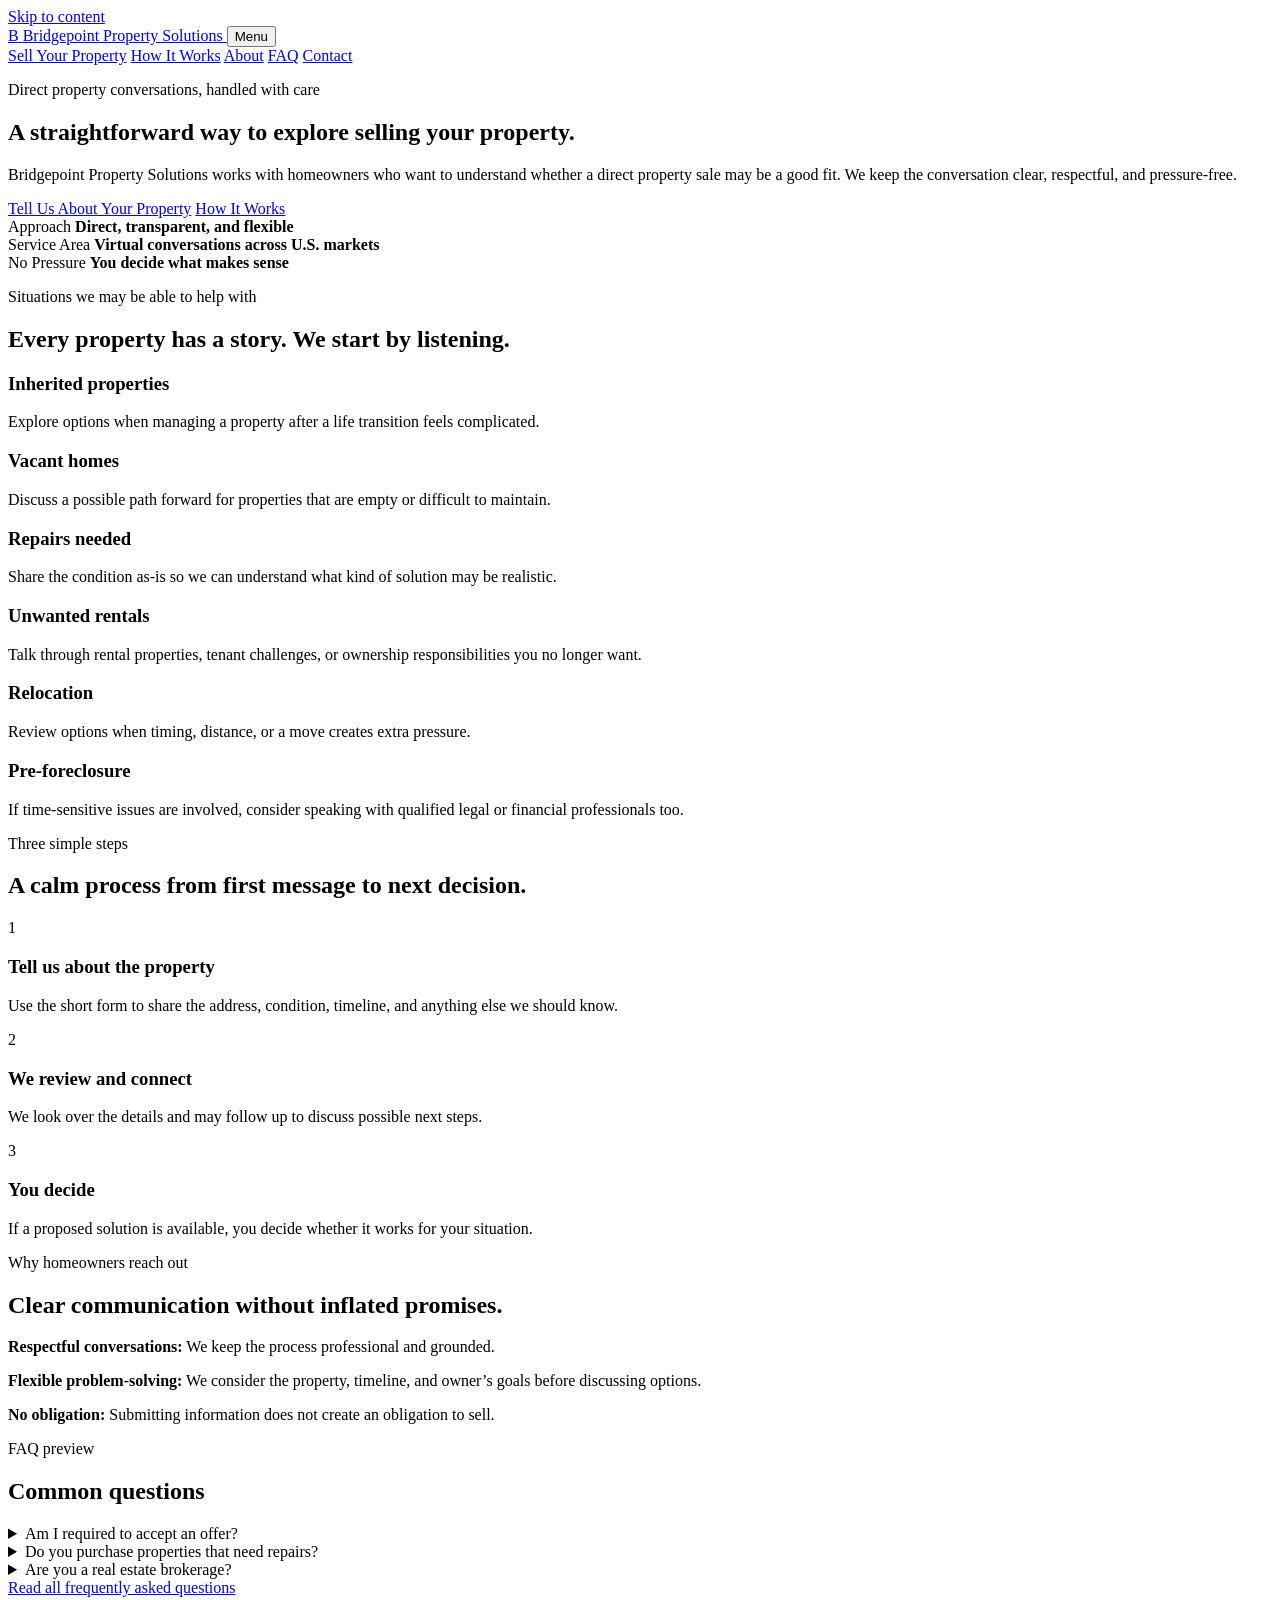
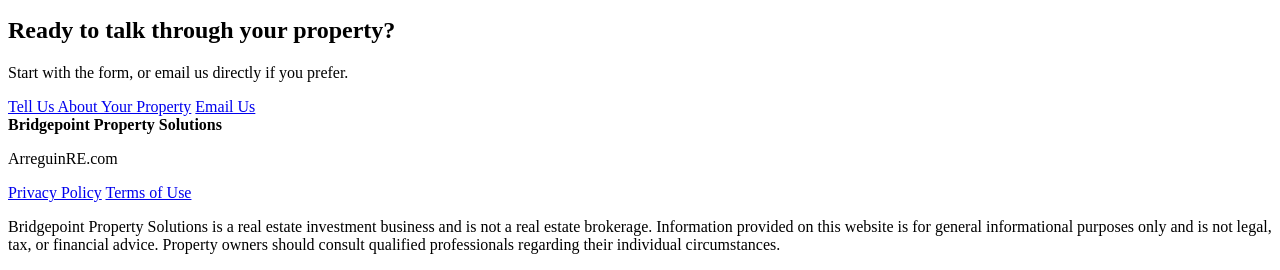
==== index.html @ 07c232ca "Add files via upload" ====
<!doctype html>
<html lang="en">
<head>
  <meta charset="utf-8">
  <meta name="viewport" content="width=device-width, initial-scale=1">
  <title>Bridgepoint Property Solutions | Direct Property Sale Options</title>
  <meta name="description" content="Bridgepoint Property Solutions helps homeowners explore respectful, direct property sale options across multiple U.S. markets.">
  <meta property="og:title" content="Bridgepoint Property Solutions">
  <meta property="og:description" content="A straightforward way to explore selling your property directly.">
  <meta property="og:type" content="website">
  <meta property="og:url" content="https://www.arreguinre.com/">
  <link rel="canonical" href="https://www.arreguinre.com/">
  <link rel="icon" href="assets/img/favicon.svg" type="image/svg+xml">
  <link rel="stylesheet" href="assets/css/styles.css">
</head>
<body>
  <a class="skip-link" href="#main">Skip to content</a>
  <header class="site-header">
    <nav class="nav" aria-label="Main navigation">
      <a class="brand" href="index.html" aria-label="Bridgepoint Property Solutions home">
        <span class="brand-mark" aria-hidden="true">B</span>
        <span>Bridgepoint Property Solutions</span>
      </a>
      <button class="menu-toggle" type="button" aria-expanded="false" aria-controls="nav-links">Menu</button>
      <div class="nav-links" id="nav-links">
        <a href="sell-your-property.html">Sell Your Property</a>
        <a href="how-it-works.html">How It Works</a>
        <a href="about.html">About</a>
        <a href="faq.html">FAQ</a>
        <a href="contact.html">Contact</a>
      </div>
    </nav>
  </header>

  <main id="main">
    <section class="hero">
      <div class="hero-content">
        <p class="eyebrow">Direct property conversations, handled with care</p>
        <h1>A straightforward way to explore selling your property.</h1>
        <p>Bridgepoint Property Solutions works with homeowners who want to understand whether a direct property sale may be a good fit. We keep the conversation clear, respectful, and pressure-free.</p>
        <div class="button-row">
          <a class="button primary" href="sell-your-property.html">Tell Us About Your Property</a>
          <a class="button secondary" href="how-it-works.html">How It Works</a>
        </div>
      </div>
      <div class="hero-panel" aria-label="Property sale highlights">
        <div>
          <span class="panel-label">Approach</span>
          <strong>Direct, transparent, and flexible</strong>
        </div>
        <div>
          <span class="panel-label">Service Area</span>
          <strong>Virtual conversations across U.S. markets</strong>
        </div>
        <div>
          <span class="panel-label">No Pressure</span>
          <strong>You decide what makes sense</strong>
        </div>
      </div>
    </section>

    <section class="section">
      <div class="section-heading">
        <p class="eyebrow">Situations we may be able to help with</p>
        <h2>Every property has a story. We start by listening.</h2>
      </div>
      <div class="grid cards">
        <article><h3>Inherited properties</h3><p>Explore options when managing a property after a life transition feels complicated.</p></article>
        <article><h3>Vacant homes</h3><p>Discuss a possible path forward for properties that are empty or difficult to maintain.</p></article>
        <article><h3>Repairs needed</h3><p>Share the condition as-is so we can understand what kind of solution may be realistic.</p></article>
        <article><h3>Unwanted rentals</h3><p>Talk through rental properties, tenant challenges, or ownership responsibilities you no longer want.</p></article>
        <article><h3>Relocation</h3><p>Review options when timing, distance, or a move creates extra pressure.</p></article>
        <article><h3>Pre-foreclosure</h3><p>If time-sensitive issues are involved, consider speaking with qualified legal or financial professionals too.</p></article>
      </div>
    </section>

    <section class="section band">
      <div class="section-heading">
        <p class="eyebrow">Three simple steps</p>
        <h2>A calm process from first message to next decision.</h2>
      </div>
      <div class="steps">
        <article><span>1</span><h3>Tell us about the property</h3><p>Use the short form to share the address, condition, timeline, and anything else we should know.</p></article>
        <article><span>2</span><h3>We review and connect</h3><p>We look over the details and may follow up to discuss possible next steps.</p></article>
        <article><span>3</span><h3>You decide</h3><p>If a proposed solution is available, you decide whether it works for your situation.</p></article>
      </div>
    </section>

    <section class="section split">
      <div>
        <p class="eyebrow">Why homeowners reach out</p>
        <h2>Clear communication without inflated promises.</h2>
      </div>
      <div class="feature-list">
        <p><strong>Respectful conversations:</strong> We keep the process professional and grounded.</p>
        <p><strong>Flexible problem-solving:</strong> We consider the property, timeline, and owner’s goals before discussing options.</p>
        <p><strong>No obligation:</strong> Submitting information does not create an obligation to sell.</p>
      </div>
    </section>

    <section class="section">
      <div class="section-heading">
        <p class="eyebrow">FAQ preview</p>
        <h2>Common questions</h2>
      </div>
      <div class="faq-preview">
        <details>
          <summary>Am I required to accept an offer?</summary>
          <p>No. If a possible solution is discussed, you decide whether it is right for you.</p>
        </details>
        <details>
          <summary>Do you purchase properties that need repairs?</summary>
          <p>We consider properties in a range of conditions. Every situation is reviewed individually.</p>
        </details>
        <details>
          <summary>Are you a real estate brokerage?</summary>
          <p>No. Bridgepoint Property Solutions is a real estate investment business, not a real estate brokerage.</p>
        </details>
      </div>
      <a class="text-link" href="faq.html">Read all frequently asked questions</a>
    </section>

    <section class="cta">
      <h2>Ready to talk through your property?</h2>
      <p>Start with the form, or email us directly if you prefer.</p>
      <div class="button-row">
        <a class="button primary" href="sell-your-property.html">Tell Us About Your Property</a>
        <a class="button secondary" href="mailto:joselyn@arreguinre.com">Email Us</a>
      </div>
    </section>
  </main>

  <footer class="site-footer">
    <div class="footer-grid">
      <div>
        <strong>Bridgepoint Property Solutions</strong>
        <p>ArreguinRE.com</p>
      </div>
      <div>
        <a href="privacy.html">Privacy Policy</a>
        <a href="terms.html">Terms of Use</a>
      </div>
    </div>
    <p class="disclaimer">Bridgepoint Property Solutions is a real estate investment business and is not a real estate brokerage. Information provided on this website is for general informational purposes only and is not legal, tax, or financial advice. Property owners should consult qualified professionals regarding their individual circumstances.</p>
  </footer>
  <script src="assets/js/main.js"></script>
</body>
</html>
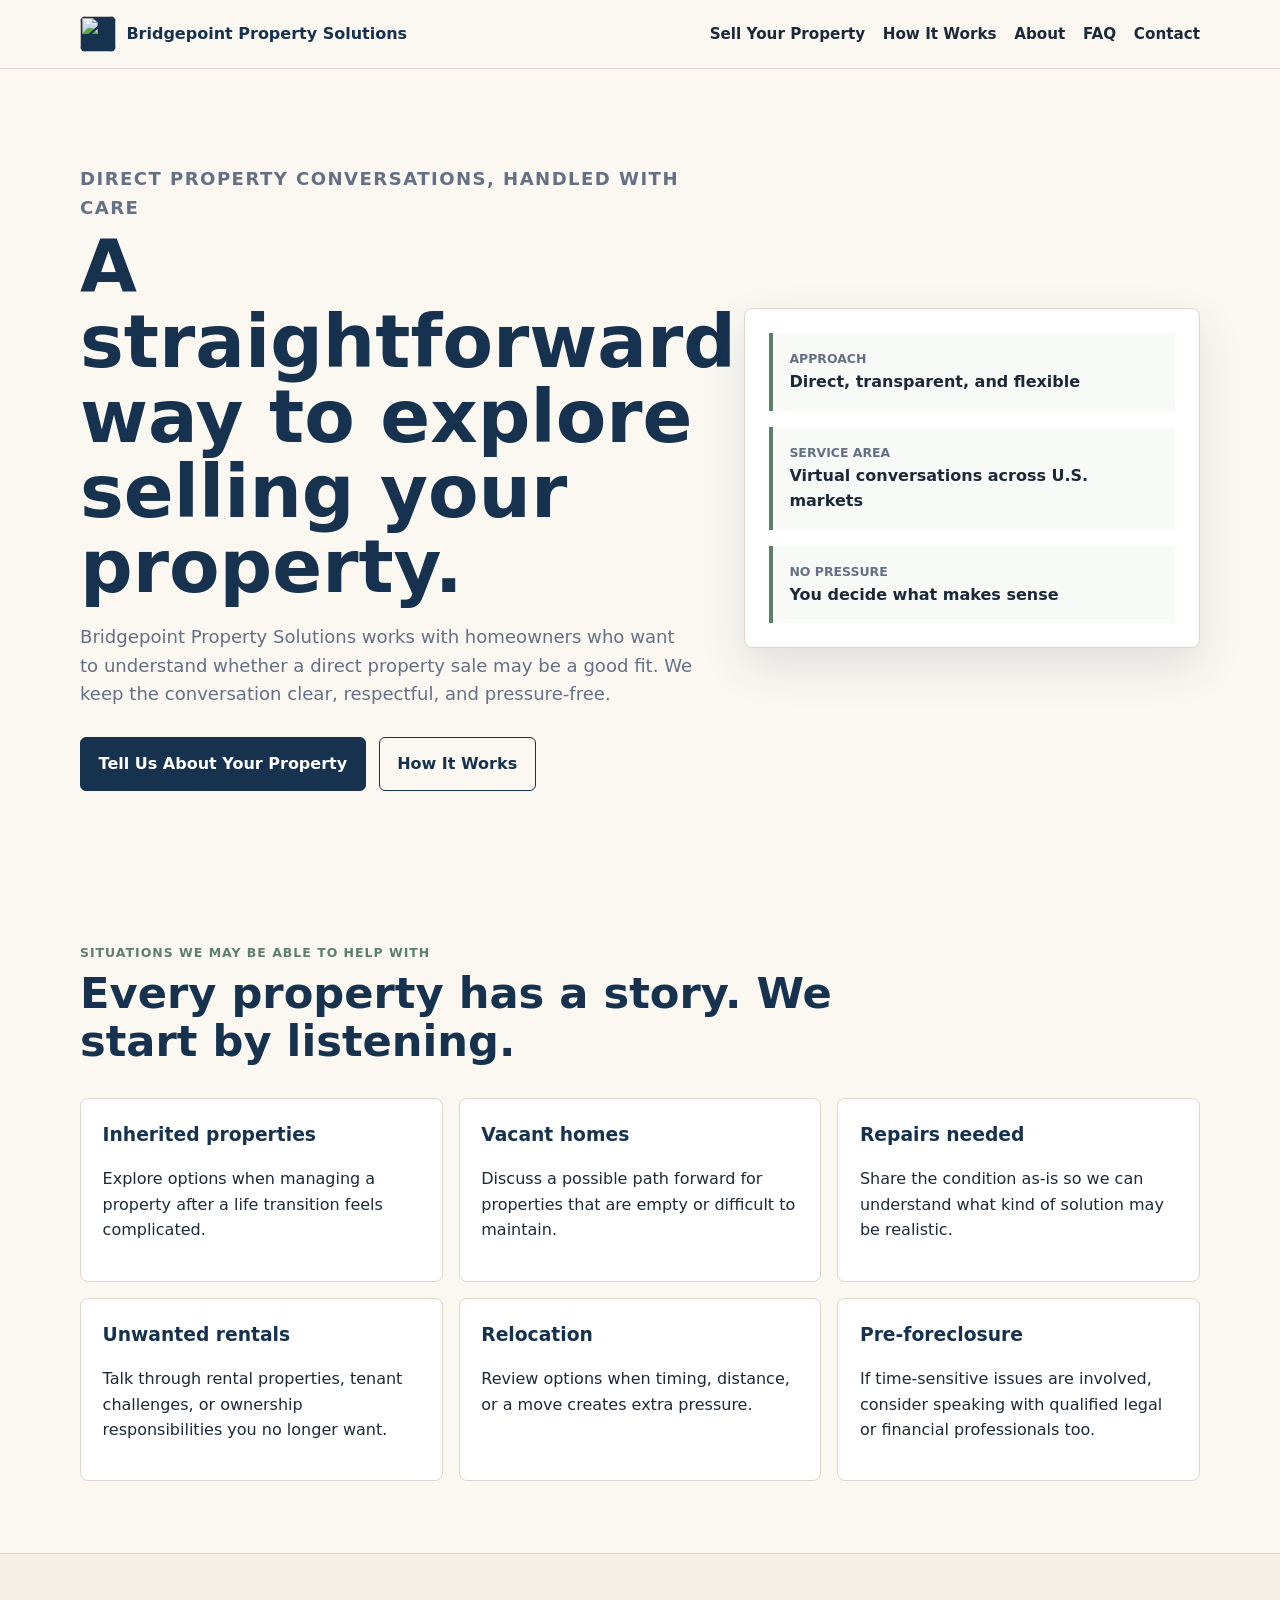
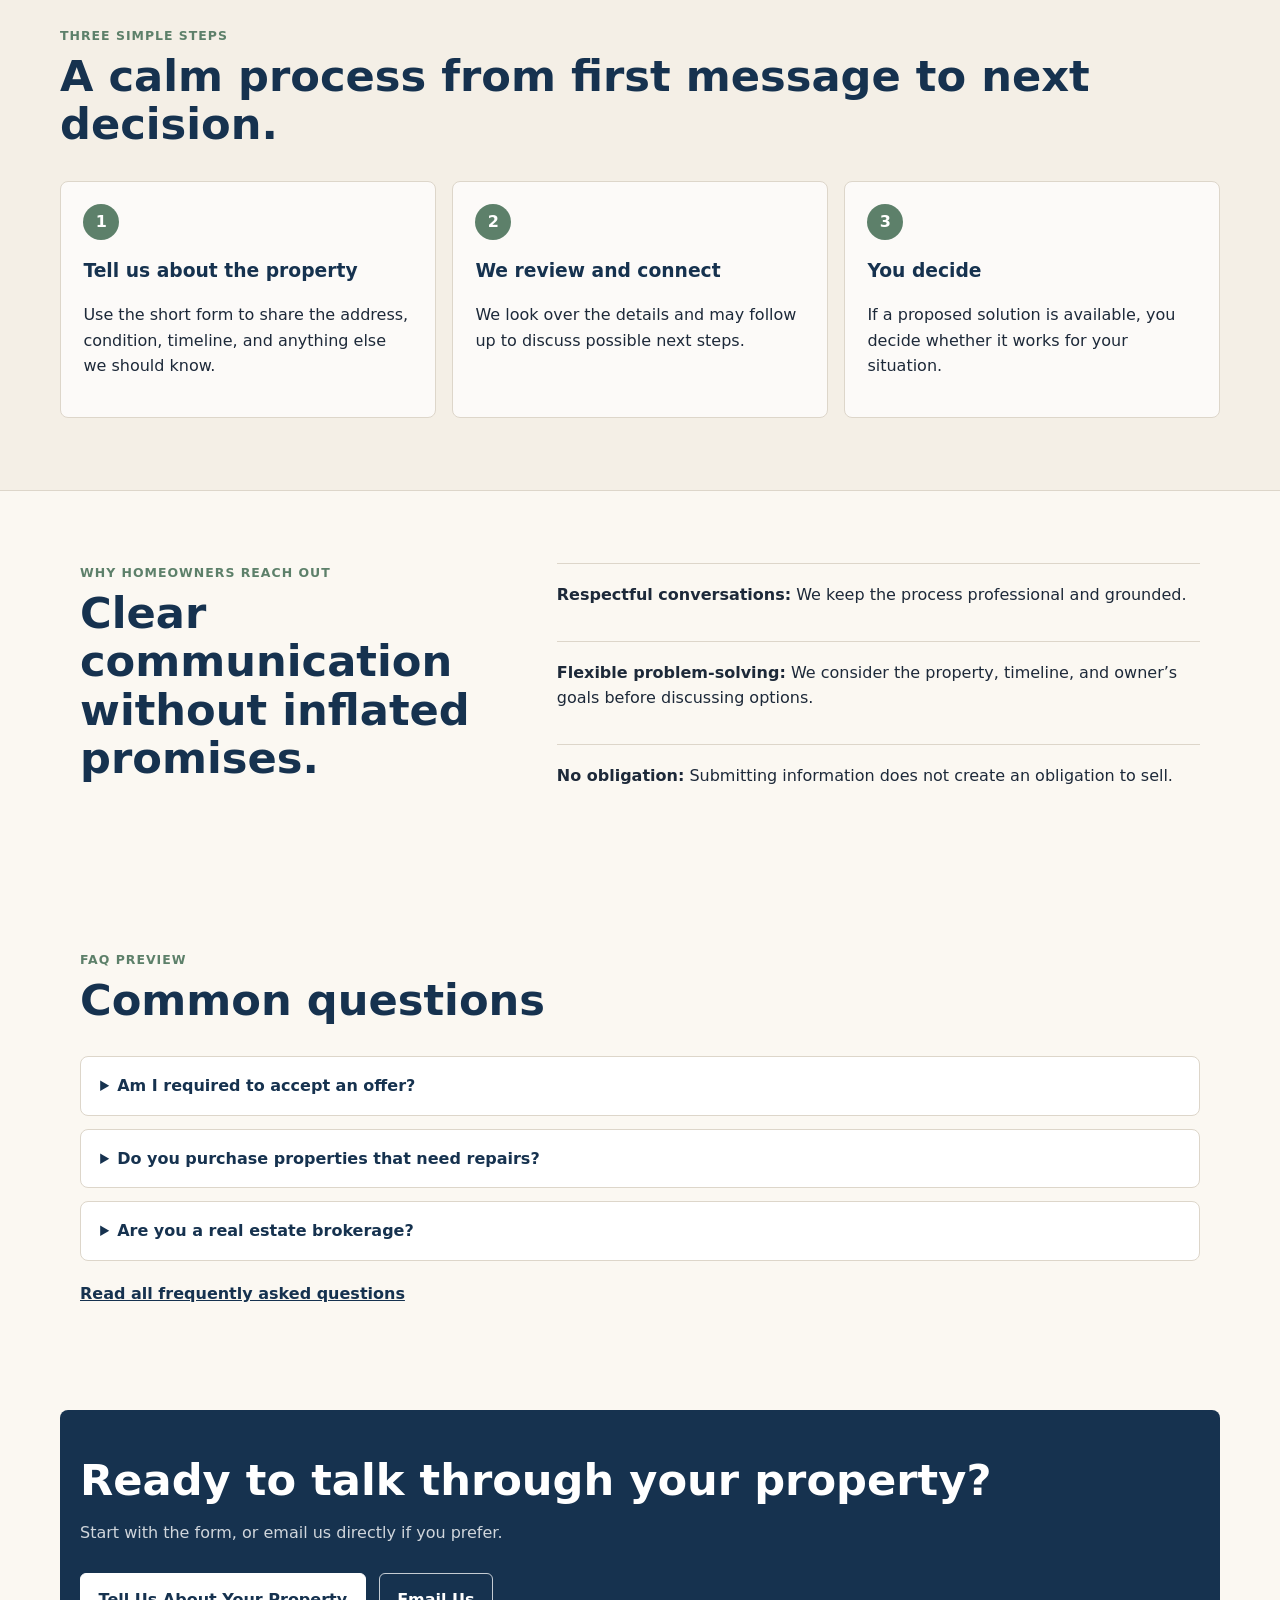
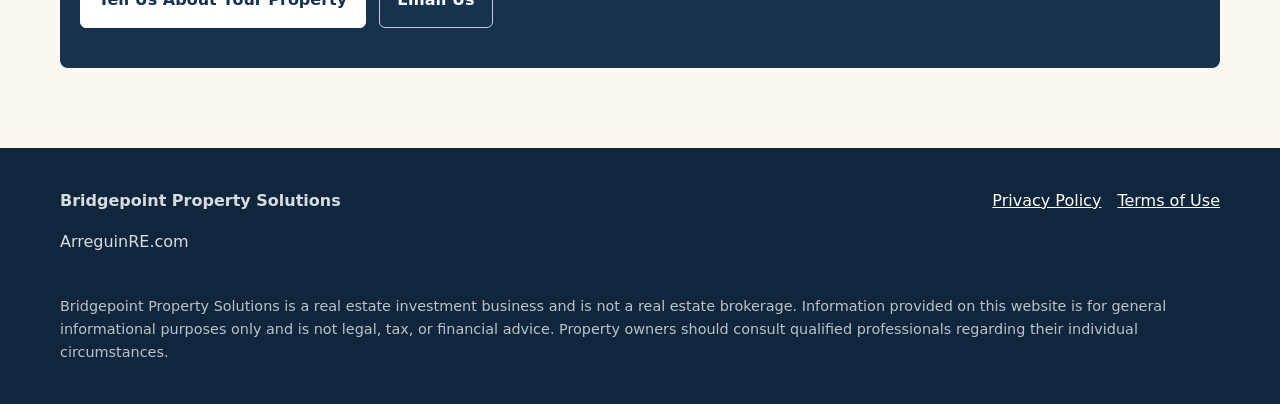
==== commit beea7634: "Add files via upload" ====
--- a/index.html
+++ b/index.html
@@ -10,7 +10,7 @@
   <meta property="og:type" content="website">
   <meta property="og:url" content="https://www.arreguinre.com/">
   <link rel="canonical" href="https://www.arreguinre.com/">
-  <link rel="icon" href="assets/img/favicon.svg" type="image/svg+xml">
+  <link rel="icon" href="assets/img/bridgepoint-logo-social.png" type="image/png">
   <link rel="stylesheet" href="assets/css/styles.css">
 </head>
 <body>
@@ -18,7 +18,7 @@
   <header class="site-header">
     <nav class="nav" aria-label="Main navigation">
       <a class="brand" href="index.html" aria-label="Bridgepoint Property Solutions home">
-        <span class="brand-mark" aria-hidden="true">B</span>
+        <img class="brand-mark" src="assets/img/bridgepoint-logo-social.png" alt="" aria-hidden="true">
         <span>Bridgepoint Property Solutions</span>
       </a>
       <button class="menu-toggle" type="button" aria-expanded="false" aria-controls="nav-links">Menu</button>
--- a/assets/css/styles.css
+++ b/assets/css/styles.css
@@ -0,0 +1,298 @@
+:root {
+  --navy: #16324f;
+  --ink: #1d2939;
+  --muted: #667085;
+  --beige: #f4efe6;
+  --warm: #fbf8f2;
+  --green: #5d806a;
+  --line: #ddd6ca;
+  --white: #ffffff;
+  --shadow: 0 18px 45px rgba(22, 50, 79, 0.12);
+}
+
+* { box-sizing: border-box; }
+html { scroll-behavior: smooth; }
+body {
+  margin: 0;
+  font-family: system-ui, -apple-system, BlinkMacSystemFont, "Segoe UI", sans-serif;
+  color: var(--ink);
+  background: var(--warm);
+  line-height: 1.6;
+}
+a { color: var(--navy); }
+img { max-width: 100%; height: auto; }
+.skip-link {
+  position: absolute;
+  left: 1rem;
+  top: -4rem;
+  z-index: 10;
+  background: var(--navy);
+  color: var(--white);
+  padding: .75rem 1rem;
+}
+.skip-link:focus { top: 1rem; }
+.site-header {
+  position: sticky;
+  top: 0;
+  z-index: 5;
+  background: rgba(251, 248, 242, .95);
+  border-bottom: 1px solid var(--line);
+  backdrop-filter: blur(12px);
+}
+.nav {
+  max-width: 1160px;
+  margin: 0 auto;
+  padding: 1rem 1.25rem;
+  display: flex;
+  align-items: center;
+  justify-content: space-between;
+  gap: 1rem;
+}
+.brand {
+  display: inline-flex;
+  align-items: center;
+  gap: .65rem;
+  font-weight: 760;
+  text-decoration: none;
+  color: var(--navy);
+}
+.brand-mark {
+  width: 2.25rem;
+  height: 2.25rem;
+  border-radius: 6px;
+  display: grid;
+  place-items: center;
+  background: var(--navy);
+  color: var(--white);
+}
+.nav-links {
+  display: flex;
+  align-items: center;
+  gap: 1.1rem;
+}
+.nav-links a {
+  text-decoration: none;
+  color: var(--ink);
+  font-weight: 650;
+  font-size: .95rem;
+}
+.nav-links a:hover, .nav-links a[aria-current="page"] { color: var(--green); }
+.menu-toggle { display: none; }
+.hero {
+  max-width: 1160px;
+  margin: 0 auto;
+  padding: 6rem 1.25rem 5rem;
+  display: grid;
+  grid-template-columns: minmax(0, 1.15fr) minmax(280px, .85fr);
+  gap: 3rem;
+  align-items: center;
+}
+.hero h1, .page-hero h1 {
+  margin: .4rem 0 1rem;
+  color: var(--navy);
+  font-size: clamp(2.4rem, 6vw, 4.6rem);
+  line-height: 1.02;
+  letter-spacing: 0;
+}
+.hero p, .page-hero p { font-size: 1.13rem; color: var(--muted); max-width: 66ch; }
+.eyebrow {
+  margin: 0;
+  text-transform: uppercase;
+  letter-spacing: .08em;
+  color: var(--green);
+  font-size: .78rem;
+  font-weight: 800;
+}
+.button-row { display: flex; flex-wrap: wrap; gap: .8rem; margin-top: 1.7rem; }
+.button {
+  display: inline-flex;
+  align-items: center;
+  justify-content: center;
+  min-height: 48px;
+  padding: .85rem 1.1rem;
+  border-radius: 6px;
+  border: 1px solid var(--navy);
+  text-decoration: none;
+  font-weight: 760;
+  cursor: pointer;
+}
+.button.primary { background: var(--navy); color: var(--white); }
+.button.secondary { background: transparent; color: var(--navy); }
+.button:hover { transform: translateY(-1px); }
+.hero-panel {
+  background: var(--white);
+  border: 1px solid var(--line);
+  border-radius: 8px;
+  box-shadow: var(--shadow);
+  padding: 1.5rem;
+  display: grid;
+  gap: 1rem;
+}
+.hero-panel div {
+  padding: 1rem;
+  border-left: 4px solid var(--green);
+  background: #f8faf7;
+}
+.panel-label {
+  display: block;
+  color: var(--muted);
+  font-size: .78rem;
+  text-transform: uppercase;
+  font-weight: 800;
+}
+.section { max-width: 1160px; margin: 0 auto; padding: 4.5rem 1.25rem; }
+.section-heading { max-width: 760px; margin-bottom: 2rem; }
+h2 { color: var(--navy); font-size: clamp(1.8rem, 4vw, 2.7rem); line-height: 1.12; margin: .35rem 0 1rem; letter-spacing: 0; }
+h3 { color: var(--navy); margin: 0 0 .45rem; }
+.grid { display: grid; grid-template-columns: repeat(3, minmax(0, 1fr)); gap: 1rem; }
+.cards article, .contact-grid article {
+  background: var(--white);
+  border: 1px solid var(--line);
+  border-radius: 8px;
+  padding: 1.35rem;
+}
+.band {
+  max-width: none;
+  background: var(--beige);
+  border-block: 1px solid var(--line);
+}
+.band > * { max-width: 1160px; margin-left: auto; margin-right: auto; }
+.steps { display: grid; grid-template-columns: repeat(3, minmax(0, 1fr)); gap: 1rem; }
+.steps article {
+  background: rgba(255,255,255,.72);
+  border: 1px solid var(--line);
+  border-radius: 8px;
+  padding: 1.4rem;
+}
+.steps span {
+  width: 2.25rem;
+  height: 2.25rem;
+  display: grid;
+  place-items: center;
+  background: var(--green);
+  color: var(--white);
+  border-radius: 50%;
+  font-weight: 800;
+  margin-bottom: 1rem;
+}
+.split { display: grid; grid-template-columns: .8fr 1.2fr; gap: 3rem; align-items: start; }
+.feature-list { display: grid; gap: 1rem; }
+.feature-list p {
+  margin: 0;
+  padding: 1.1rem 0;
+  border-top: 1px solid var(--line);
+}
+.faq-preview, .faq-list { display: grid; gap: .8rem; }
+details {
+  background: var(--white);
+  border: 1px solid var(--line);
+  border-radius: 8px;
+  padding: 1rem 1.2rem;
+}
+summary { cursor: pointer; color: var(--navy); font-weight: 760; }
+.text-link { display: inline-block; margin-top: 1.25rem; font-weight: 760; }
+.cta {
+  margin: 2rem auto 5rem;
+  max-width: 1160px;
+  padding: 2.5rem 1.25rem;
+  background: var(--navy);
+  color: var(--white);
+  border-radius: 8px;
+  width: calc(100% - 2.5rem);
+}
+.cta h2 { color: var(--white); }
+.cta p { color: rgba(255,255,255,.8); }
+.cta .secondary { color: var(--white); border-color: rgba(255,255,255,.75); }
+.cta .primary { background: var(--white); color: var(--navy); border-color: var(--white); }
+.page-hero { max-width: 1160px; margin: 0 auto; padding: 4.5rem 1.25rem 2.5rem; }
+.form-section { display: grid; grid-template-columns: 1fr 320px; gap: 1.5rem; align-items: start; }
+.lead-form, .contact-aside {
+  background: var(--white);
+  border: 1px solid var(--line);
+  border-radius: 8px;
+  padding: 1.4rem;
+}
+.form-grid { display: grid; grid-template-columns: repeat(2, minmax(0, 1fr)); gap: 1rem; }
+label { display: grid; gap: .35rem; font-weight: 700; color: var(--navy); }
+input, select, textarea {
+  width: 100%;
+  border: 1px solid #c9c2b5;
+  border-radius: 6px;
+  padding: .8rem;
+  font: inherit;
+  color: var(--ink);
+  background: var(--white);
+}
+textarea { resize: vertical; margin-top: .35rem; }
+input:focus, select:focus, textarea:focus, button:focus-visible, a:focus-visible {
+  outline: 3px solid rgba(93, 128, 106, .35);
+  outline-offset: 2px;
+}
+.checkbox {
+  grid-template-columns: auto 1fr;
+  align-items: start;
+  gap: .65rem;
+  margin: 1rem 0;
+  color: var(--ink);
+  font-weight: 500;
+}
+.checkbox input { width: auto; margin-top: .25rem; }
+.form-status { min-height: 1.5rem; color: var(--green); font-weight: 700; }
+.contact-grid { display: grid; grid-template-columns: repeat(4, minmax(0, 1fr)); gap: 1rem; }
+.legal-copy { max-width: 840px; }
+.legal-copy h2 { font-size: 1.45rem; margin-top: 2rem; }
+.not-found { min-height: 100vh; display: grid; place-content: center; padding: 2rem; max-width: 720px; margin: auto; }
+.site-footer {
+  background: #10263d;
+  color: rgba(255,255,255,.84);
+  padding: 2.5rem 1.25rem;
+}
+.site-footer a { color: var(--white); }
+.footer-grid {
+  max-width: 1160px;
+  margin: 0 auto 1.5rem;
+  display: flex;
+  justify-content: space-between;
+  gap: 1rem;
+}
+.footer-grid div:last-child { display: flex; gap: 1rem; flex-wrap: wrap; }
+.disclaimer { max-width: 1160px; margin: 0 auto; font-size: .9rem; color: rgba(255,255,255,.72); }
+
+@media (max-width: 860px) {
+  .menu-toggle {
+    display: inline-flex;
+    min-height: 42px;
+    align-items: center;
+    padding: .5rem .8rem;
+    border: 1px solid var(--line);
+    border-radius: 6px;
+    background: var(--white);
+    color: var(--navy);
+    font-weight: 760;
+  }
+  .nav { align-items: flex-start; flex-wrap: wrap; }
+  .nav-links {
+    display: none;
+    flex-basis: 100%;
+    flex-direction: column;
+    align-items: stretch;
+    padding-top: 1rem;
+  }
+  .nav-links.is-open { display: flex; }
+  .nav-links a { padding: .75rem 0; border-top: 1px solid var(--line); }
+  .hero, .split, .form-section { grid-template-columns: 1fr; }
+  .grid, .steps, .contact-grid { grid-template-columns: 1fr 1fr; }
+}
+
+@media (max-width: 620px) {
+  .brand span:last-child { max-width: 210px; line-height: 1.15; }
+  .hero, .page-hero { padding-top: 3rem; }
+  .grid, .steps, .form-grid, .contact-grid { grid-template-columns: 1fr; }
+  .button-row, .button { width: 100%; }
+  .footer-grid { flex-direction: column; }
+}
+
+@media (prefers-reduced-motion: reduce) {
+  *, *::before, *::after { scroll-behavior: auto; transition: none !important; }
+  .button:hover { transform: none; }
+}
